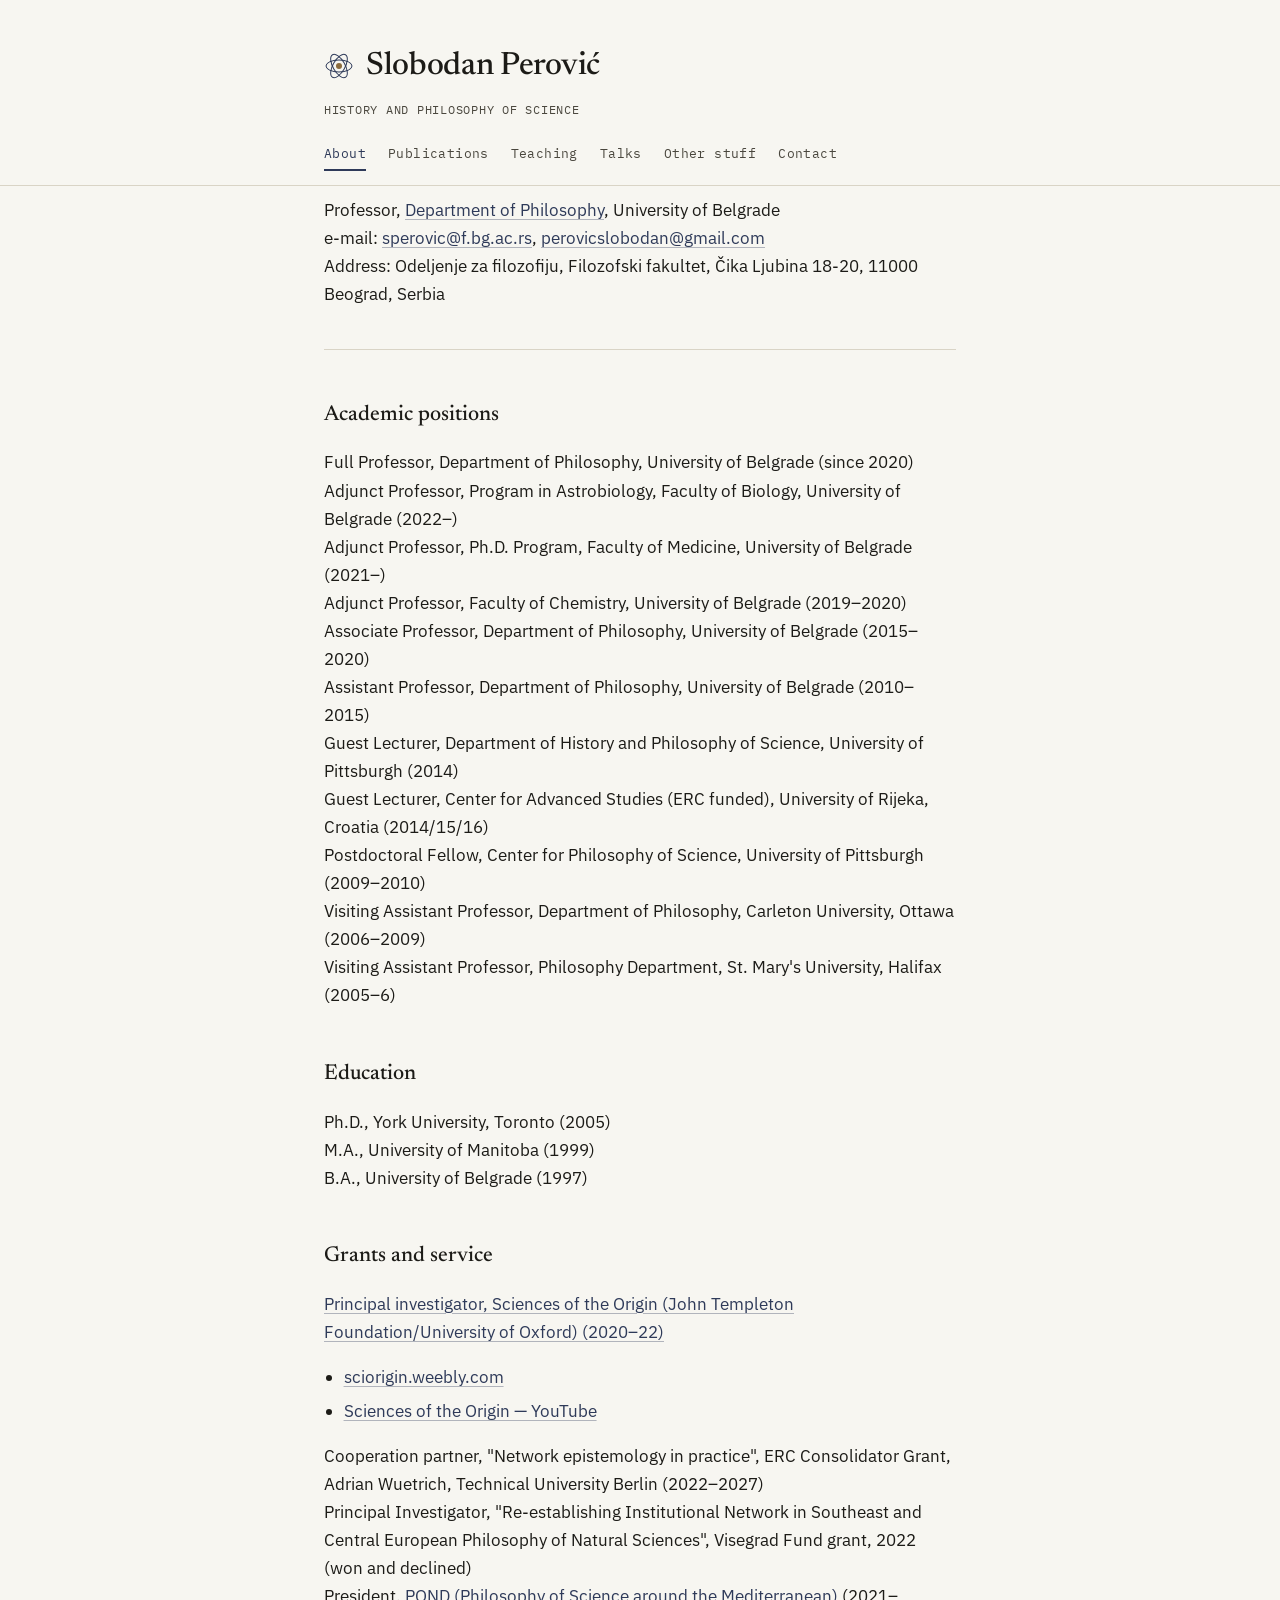
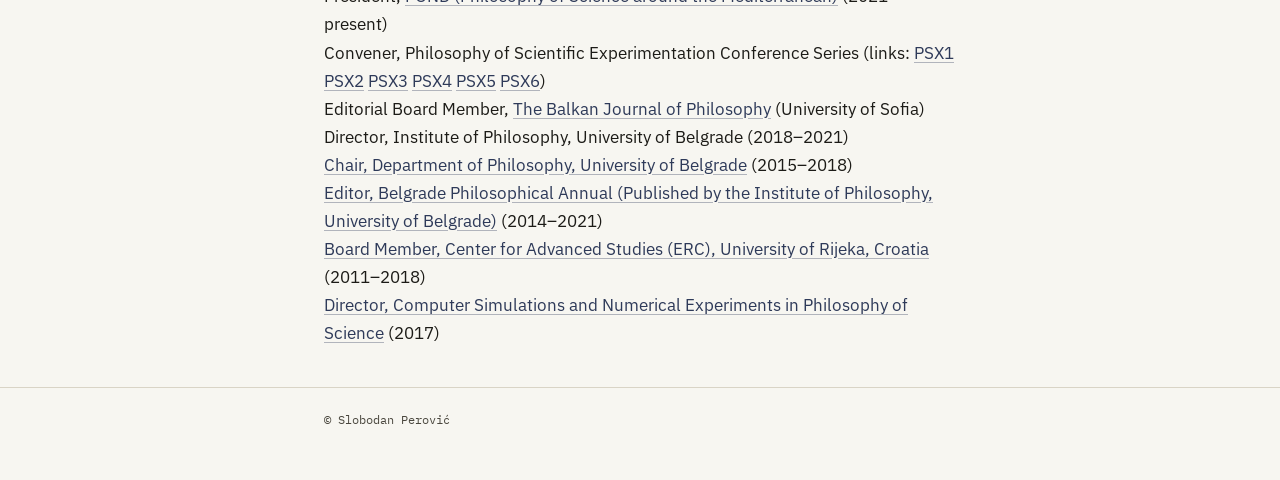
==== index.html @ a777f741 "Add files via upload" ====
<!DOCTYPE html>
<html lang="en">
<head>
<meta charset="UTF-8">
<meta name="viewport" content="width=device-width, initial-scale=1.0">
<title>Slobodan Perović — History and Philosophy of Science</title>
<meta name="description" content="Slobodan Perović, Professor of History and Philosophy of Science, Department of Philosophy, University of Belgrade.">
<link rel="stylesheet" href="style.css">
</head>
<body>
<header class="site-head">
  <div class="wrap">
    <div class="mark">
      <svg width="30" height="30" viewBox="0 0 30 30" fill="none" aria-hidden="true">
        <circle cx="15" cy="15" r="3" fill="#8b6b3d"/>
        <ellipse cx="15" cy="15" rx="13" ry="6" stroke="#2e3a59" stroke-width="1"/>
        <ellipse cx="15" cy="15" rx="13" ry="6" stroke="#2e3a59" stroke-width="1" transform="rotate(60 15 15)"/>
        <ellipse cx="15" cy="15" rx="13" ry="6" stroke="#2e3a59" stroke-width="1" transform="rotate(120 15 15)"/>
      </svg>
      <h1 class="name">Slobodan Perović</h1>
    </div>
    <p class="tagline">History and Philosophy of Science</p>
    <nav class="primary" aria-label="Primary">
      <a href="index.html" aria-current="page">About</a>
      <a href="publications.html">Publications</a>
      <a href="teaching.html">Teaching</a>
      <a href="talks.html">Talks</a>
      <a href="other-stuff.html">Other stuff</a>
      <a href="contact.html">Contact</a>
    </nav>
  </div>
</header>

<main class="wrap">
  <p>
    Professor, <a href="https://kant.f.bg.ac.rs/en2/philosophy/dep_staff">Department of Philosophy</a>, University of Belgrade<br>
    e-mail: <a href="mailto:sperovic@f.bg.ac.rs">sperovic@f.bg.ac.rs</a>, <a href="mailto:perovicslobodan@gmail.com">perovicslobodan@gmail.com</a><br>
    Address: Odeljenje za filozofiju, Filozofski fakultet, Čika Ljubina 18-20, 11000 Beograd, Serbia
  </p>

  <hr class="divider">

  <h2>Academic positions</h2>
  <p>
    Full Professor, Department of Philosophy, University of Belgrade (since 2020)<br>
    Adjunct Professor, Program in Astrobiology, Faculty of Biology, University of Belgrade (2022–)<br>
    Adjunct Professor, Ph.D. Program, Faculty of Medicine, University of Belgrade (2021–)<br>
    Adjunct Professor, Faculty of Chemistry, University of Belgrade (2019–2020)<br>
    Associate Professor, Department of Philosophy, University of Belgrade (2015–2020)<br>
    Assistant Professor, Department of Philosophy, University of Belgrade (2010–2015)<br>
    Guest Lecturer, Department of History and Philosophy of Science, University of Pittsburgh (2014)<br>
    Guest Lecturer, Center for Advanced Studies (ERC funded), University of Rijeka, Croatia (2014/15/16)<br>
    Postdoctoral Fellow, Center for Philosophy of Science, University of Pittsburgh (2009–2010)<br>
    Visiting Assistant Professor, Department of Philosophy, Carleton University, Ottawa (2006–2009)<br>
    Visiting Assistant Professor, Philosophy Department, St. Mary's University, Halifax (2005–6)
  </p>

  <h2>Education</h2>
  <p>
    Ph.D., York University, Toronto (2005)<br>
    M.A., University of Manitoba (1999)<br>
    B.A., University of Belgrade (1997)
  </p>

  <h2>Grants and service</h2>
  <p>
    <a href="https://sciorigin.weebly.com/">Principal investigator, Sciences of the Origin (John Templeton Foundation/University of Oxford) (2020–22)</a>
  </p>
  <ul>
    <li><a href="https://sciorigin.weebly.com/">sciorigin.weebly.com</a></li>
    <li><a href="https://www.youtube.com/@sciencesoftheorigin3211/featured">Sciences of the Origin — YouTube</a></li>
  </ul>
  <p>
    Cooperation partner, "Network epistemology in practice", ERC Consolidator Grant, Adrian Wuetrich, Technical University Berlin (2022–2027)<br>
    Principal Investigator, "Re-establishing Institutional Network in Southeast and Central European Philosophy of Natural Sciences", Visegrad Fund grant, 2022 (won and declined)<br>
    President, <a href="https://pondposmed.wordpress.com/">POND (Philosophy of Science around the Mediterranean)</a> (2021–present)<br>
    Convener, Philosophy of Scientific Experimentation Conference Series (links:
    <a href="http://www.pitt.edu/~pittcntr/Events/All/Conferences/others/other_conf_2010-11/Experimentation_15-15_Oct_2010/Experimentation_15-16_Oct_2010.htm">PSX1</a>
    <a href="http://www.uni-konstanz.de/philosophie/index.php?article_id=329&clang=1">PSX2</a>
    <a href="http://phys.colorado.edu/psx">PSX3</a>
    <a href="http://www.pitt.edu/~pittcntr/Events/All/Conferences/others/other_conf_2013-14/04-11-14_psx4/04-11-14_psx4.html">PSX4</a>
    <a href="http://media.rcub.bg.ac.rs/?p=5435">PSX5</a>
    <a href="https://psx6.wordpress.com/">PSX6</a>)<br>
    Editorial Board Member, <a href="http://www.issk-bas.org/BJP/editorial_board.htm">The Balkan Journal of Philosophy</a> (University of Sofia)<br>
    Director, Institute of Philosophy, University of Belgrade (2018–2021)<br>
    <a href="http://www.f.bg.ac.rs/en2/philosophy/dep_staff">Chair, Department of Philosophy, University of Belgrade</a> (2015–2018)<br>
    <a href="https://aseestant.ceon.rs/index.php/BPA/about">Editor, Belgrade Philosophical Annual (Published by the Institute of Philosophy, University of Belgrade)</a> (2014–2021)<br>
    <a href="https://iuri.uniri.hr/center/center-for-advanced-studies-southeast-europe-cas-see/">Board Member, Center for Advanced Studies (ERC), University of Rijeka, Croatia</a> (2011–2018)<br>
    <!-- WEEBLY-HOSTED FILE — see migration checklist -->
    <a href="https://slobodanperovic.weebly.com/uploads/4/4/2/9/44296385/computer_simulations_and_numerical_experiments_in_philosophy_of_science_graduate_course_belgrade.pdf">Director, Computer Simulations and Numerical Experiments in Philosophy of Science</a> (2017)
  </p>
</main>

<footer class="site-foot">
  <div class="wrap">© Slobodan Perović</div>
</footer>
</body>
</html>
---- style.css ----
@import url('https://fonts.googleapis.com/css2?family=Newsreader:ital,opsz,wght@0,6..72,400;0,6..72,500;0,6..72,600;1,6..72,400&family=IBM+Plex+Sans:wght@400;500;600&family=IBM+Plex+Mono:wght@400;500&display=swap');

:root{
  --paper:#f7f6f1;
  --paper-dim:#efede5;
  --ink:#1c1b17;
  --ink-soft:#4a473e;
  --rule:#d9d4c6;
  --indigo:#2e3a59;
  --gilt:#8b6b3d;
  --measure:680px;
}

*{box-sizing:border-box;}

html{scroll-behavior:smooth;}

body{
  margin:0;
  background:var(--paper);
  color:var(--ink);
  font-family:'IBM Plex Sans', system-ui, sans-serif;
  font-size:17px;
  line-height:1.65;
  -webkit-font-smoothing:antialiased;
}

a{color:var(--indigo); text-decoration-color:rgba(46,58,89,0.35); text-underline-offset:3px;}
a:hover{color:var(--gilt); text-decoration-color:var(--gilt);}
a:focus-visible, button:focus-visible{outline:2px solid var(--gilt); outline-offset:3px;}

.wrap{max-width:var(--measure); margin:0 auto; padding:0 24px;}

header.site-head{
  border-bottom:1px solid var(--rule);
  padding:40px 0 0 0;
}

.mark{
  display:flex; align-items:center; gap:12px; margin-bottom:6px;
}
.mark svg{flex-shrink:0;}

.name{
  font-family:'Newsreader', Georgia, serif;
  font-weight:500;
  font-size:2rem;
  letter-spacing:-0.01em;
  margin:0;
}
.tagline{
  font-family:'IBM Plex Mono', monospace;
  font-size:0.78rem;
  letter-spacing:0.06em;
  text-transform:uppercase;
  color:var(--ink-soft);
  margin:2px 0 20px 0;
}

nav.primary{
  display:flex; flex-wrap:wrap; gap:2px 22px;
  padding-bottom:14px;
}
nav.primary a{
  font-family:'IBM Plex Mono', monospace;
  font-size:0.82rem;
  letter-spacing:0.03em;
  color:var(--ink-soft);
  text-decoration:none;
  padding:4px 0;
  border-bottom:2px solid transparent;
}
nav.primary a:hover{ color:var(--indigo); border-bottom-color:var(--gilt); }
nav.primary a[aria-current="page"]{ color:var(--indigo); border-bottom-color:var(--indigo); }

main{padding:44px 0 30px 0;}

h2{
  font-family:'Newsreader', Georgia, serif;
  font-weight:500;
  font-size:1.35rem;
  margin:2.2em 0 0.7em 0;
  color:var(--ink);
}
h2:first-child{margin-top:0;}

h3{
  font-family:'IBM Plex Mono', monospace;
  font-size:0.85rem;
  letter-spacing:0.04em;
  text-transform:uppercase;
  color:var(--gilt);
  margin:1.8em 0 0.6em 0;
}

p{margin:0.6em 0;}
ul{padding-left:1.15em;}
li{margin:0.35em 0;}

.divider{
  border:none; border-top:1px solid var(--rule);
  margin:2.4em 0;
  position:relative;
}
.divider::after{
  content:"·";
  position:absolute; left:50%; top:-0.65em; transform:translateX(-50%);
  background:var(--paper); padding:0 10px;
  color:var(--gilt); font-size:1.1rem;
}

.contact-block{
  font-family:'IBM Plex Mono', monospace;
  font-size:0.92rem;
  background:var(--paper-dim);
  border:1px solid var(--rule);
  padding:20px 22px;
  border-radius:2px;
  margin-top:1.2em;
}
.contact-block a{word-break:break-word;}

figure{margin:1.2em 0;}
figure img{max-width:100%; border:1px solid var(--rule); display:block;}
figcaption{font-family:'IBM Plex Mono', monospace; font-size:0.78rem; color:var(--ink-soft); margin-top:6px;}

.video-embed{position:relative; padding-top:56.25%; margin:1em 0; border:1px solid var(--rule);}
.video-embed iframe{position:absolute; inset:0; width:100%; height:100%; border:0;}

footer.site-foot{
  border-top:1px solid var(--rule);
  margin-top:40px;
  padding:22px 0 50px 0;
  font-family:'IBM Plex Mono', monospace;
  font-size:0.76rem;
  color:var(--ink-soft);
}

@media (max-width:520px){
  body{font-size:16px;}
  .name{font-size:1.6rem;}
  header.site-head{padding-top:28px;}
}
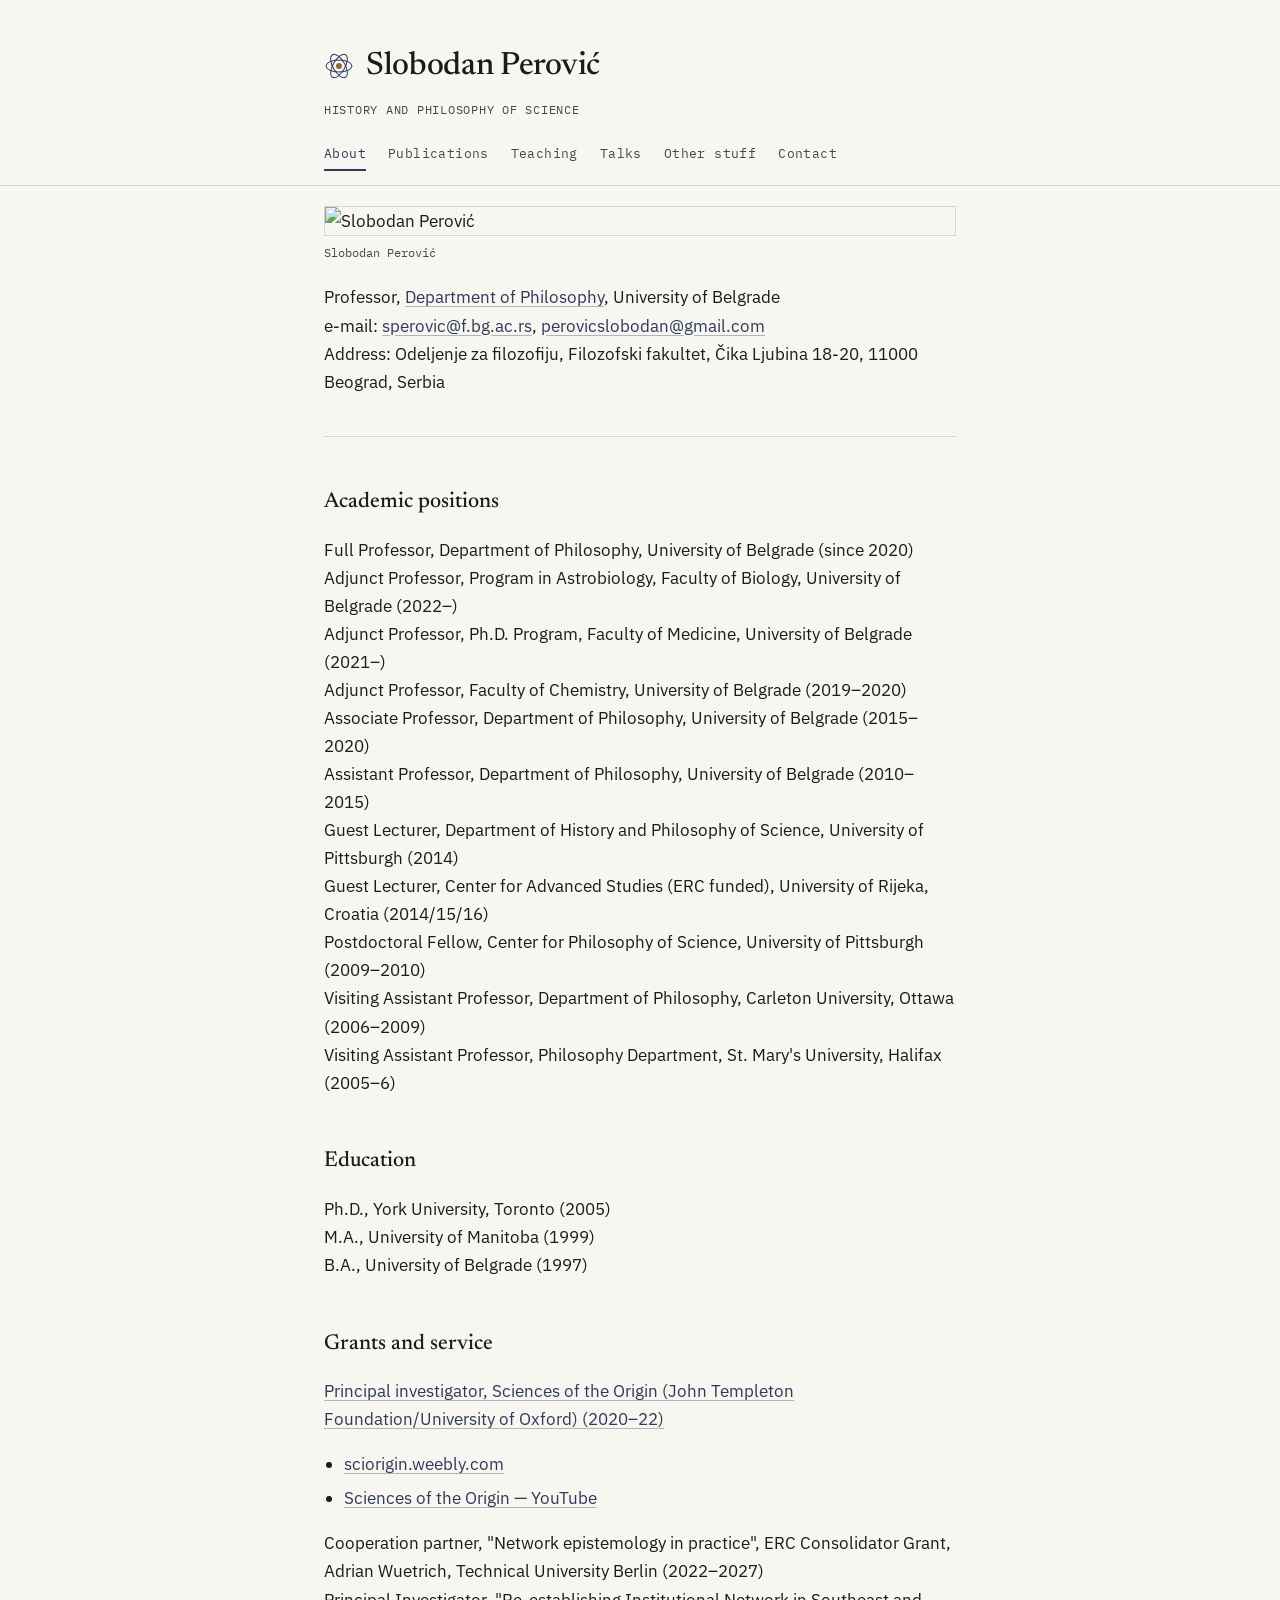
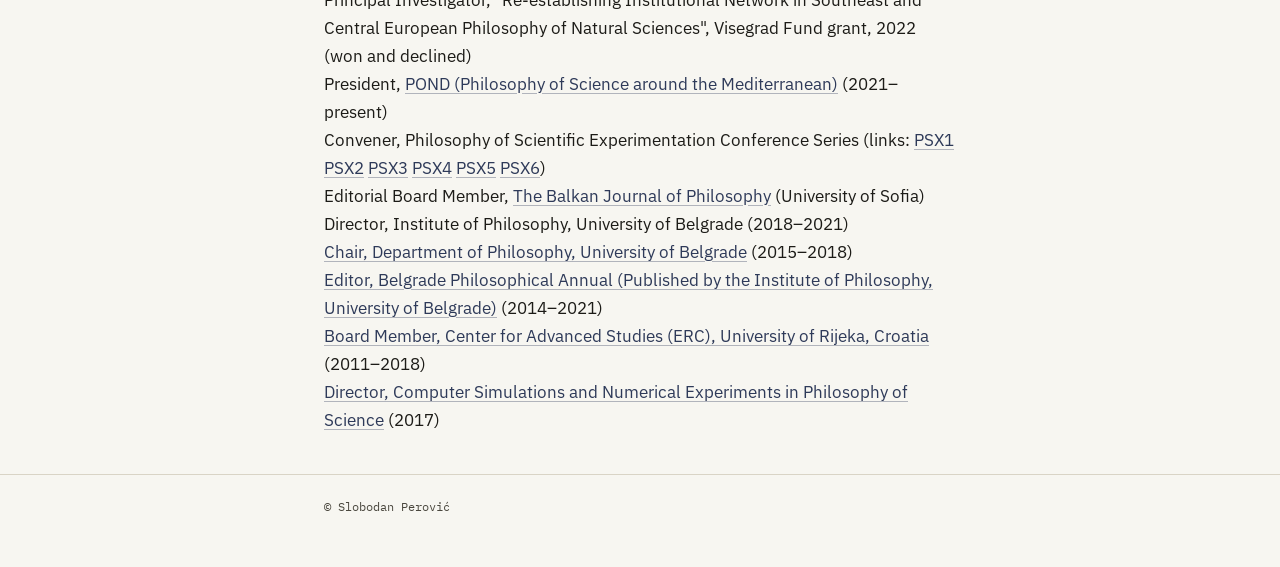
==== commit 685de583: "Add image and caption for Slobodan Perović" ====
--- a/index.html
+++ b/index.html
@@ -32,6 +32,10 @@
 </header>
 
 <main class="wrap">
+  <figure>
+    <img src="images/slobodanperovic.jpg" alt="Slobodan Perović">
+    <figcaption>Slobodan Perović</figcaption>
+  </figure>
   <p>
     Professor, <a href="https://kant.f.bg.ac.rs/en2/philosophy/dep_staff">Department of Philosophy</a>, University of Belgrade<br>
     e-mail: <a href="mailto:sperovic@f.bg.ac.rs">sperovic@f.bg.ac.rs</a>, <a href="mailto:perovicslobodan@gmail.com">perovicslobodan@gmail.com</a><br>
@@ -86,8 +90,8 @@
     <a href="http://www.f.bg.ac.rs/en2/philosophy/dep_staff">Chair, Department of Philosophy, University of Belgrade</a> (2015–2018)<br>
     <a href="https://aseestant.ceon.rs/index.php/BPA/about">Editor, Belgrade Philosophical Annual (Published by the Institute of Philosophy, University of Belgrade)</a> (2014–2021)<br>
     <a href="https://iuri.uniri.hr/center/center-for-advanced-studies-southeast-europe-cas-see/">Board Member, Center for Advanced Studies (ERC), University of Rijeka, Croatia</a> (2011–2018)<br>
-    <!-- WEEBLY-HOSTED FILE — see migration checklist -->
-    <a href="https://slobodanperovic.weebly.com/uploads/4/4/2/9/44296385/computer_simulations_and_numerical_experiments_in_philosophy_of_science_graduate_course_belgrade.pdf">Director, Computer Simulations and Numerical Experiments in Philosophy of Science</a> (2017)
+    <!-- LOCAL FILE: must be uploaded to papers/ folder -->
+    <a href="papers/computer_simulations_and_numerical_experiments_in_philosophy_of_science_graduate_course_belgrade.pdf">Director, Computer Simulations and Numerical Experiments in Philosophy of Science</a> (2017)
   </p>
 </main>
 
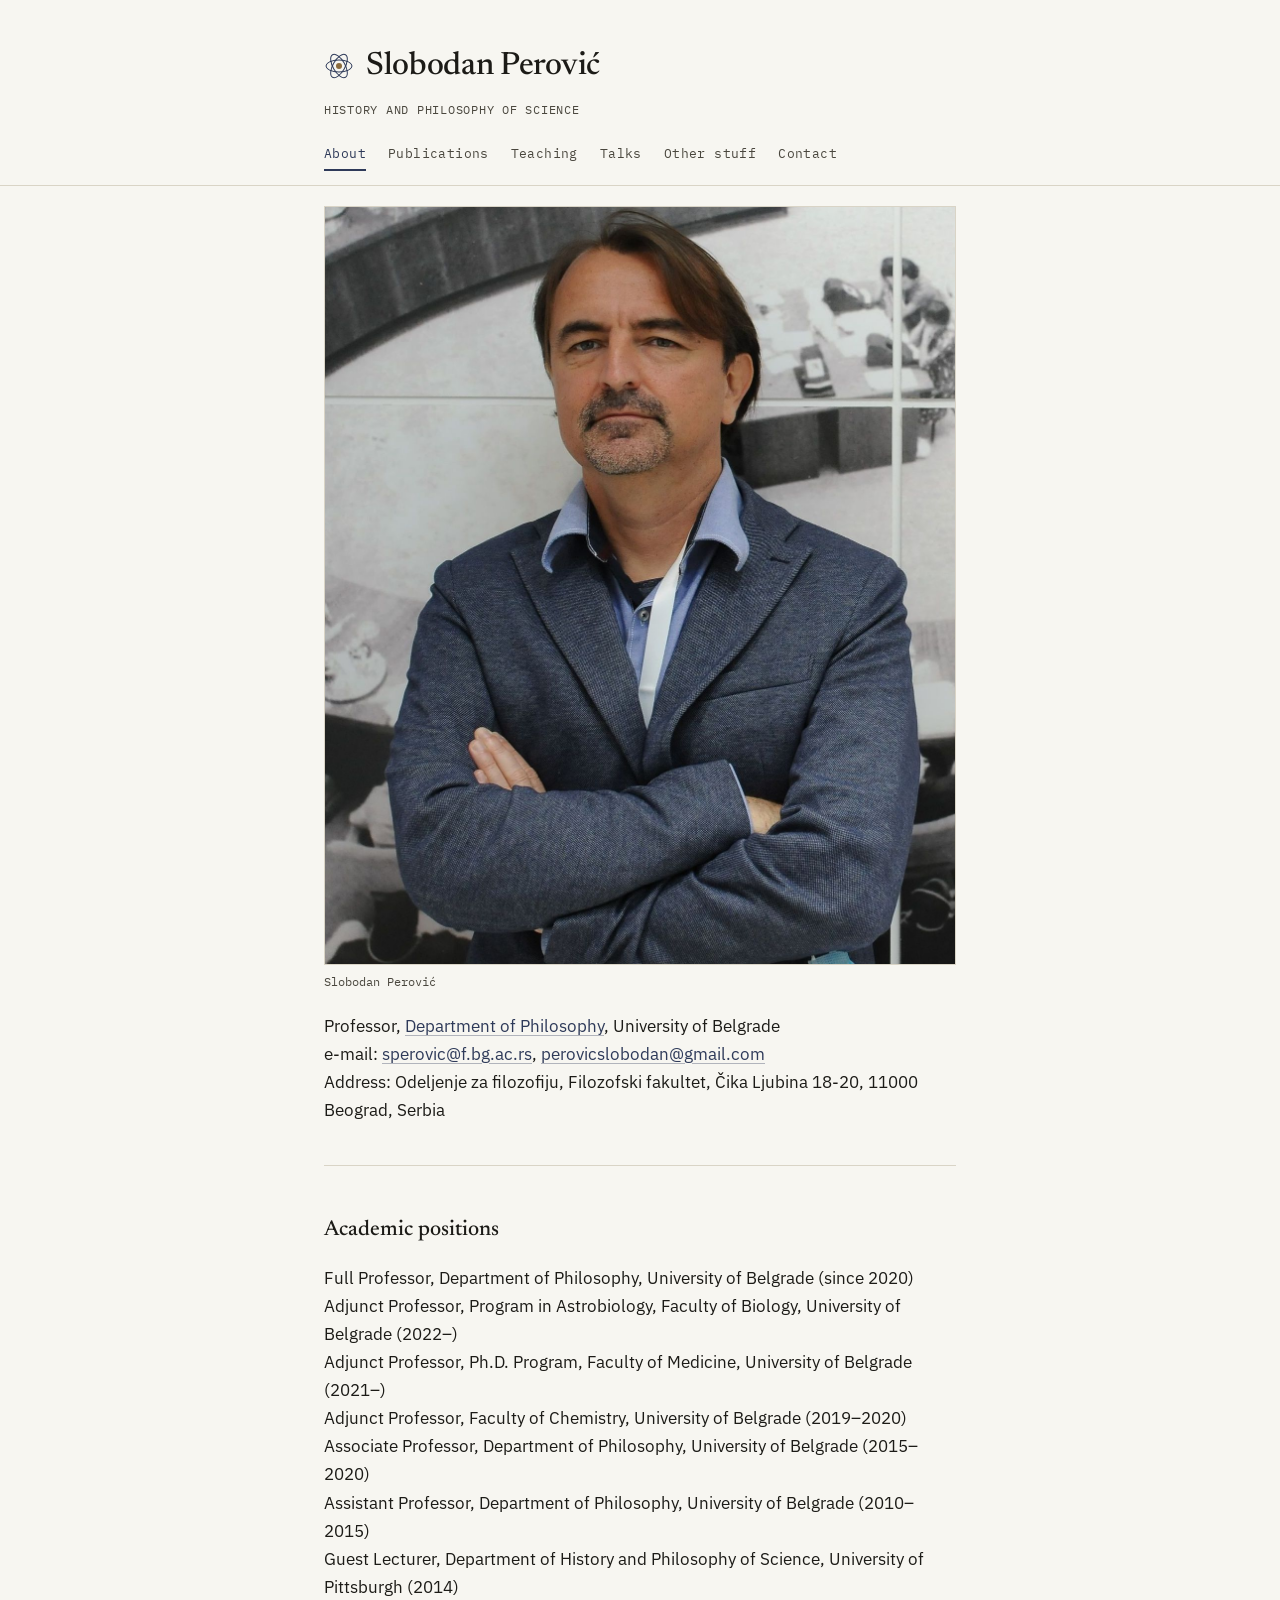
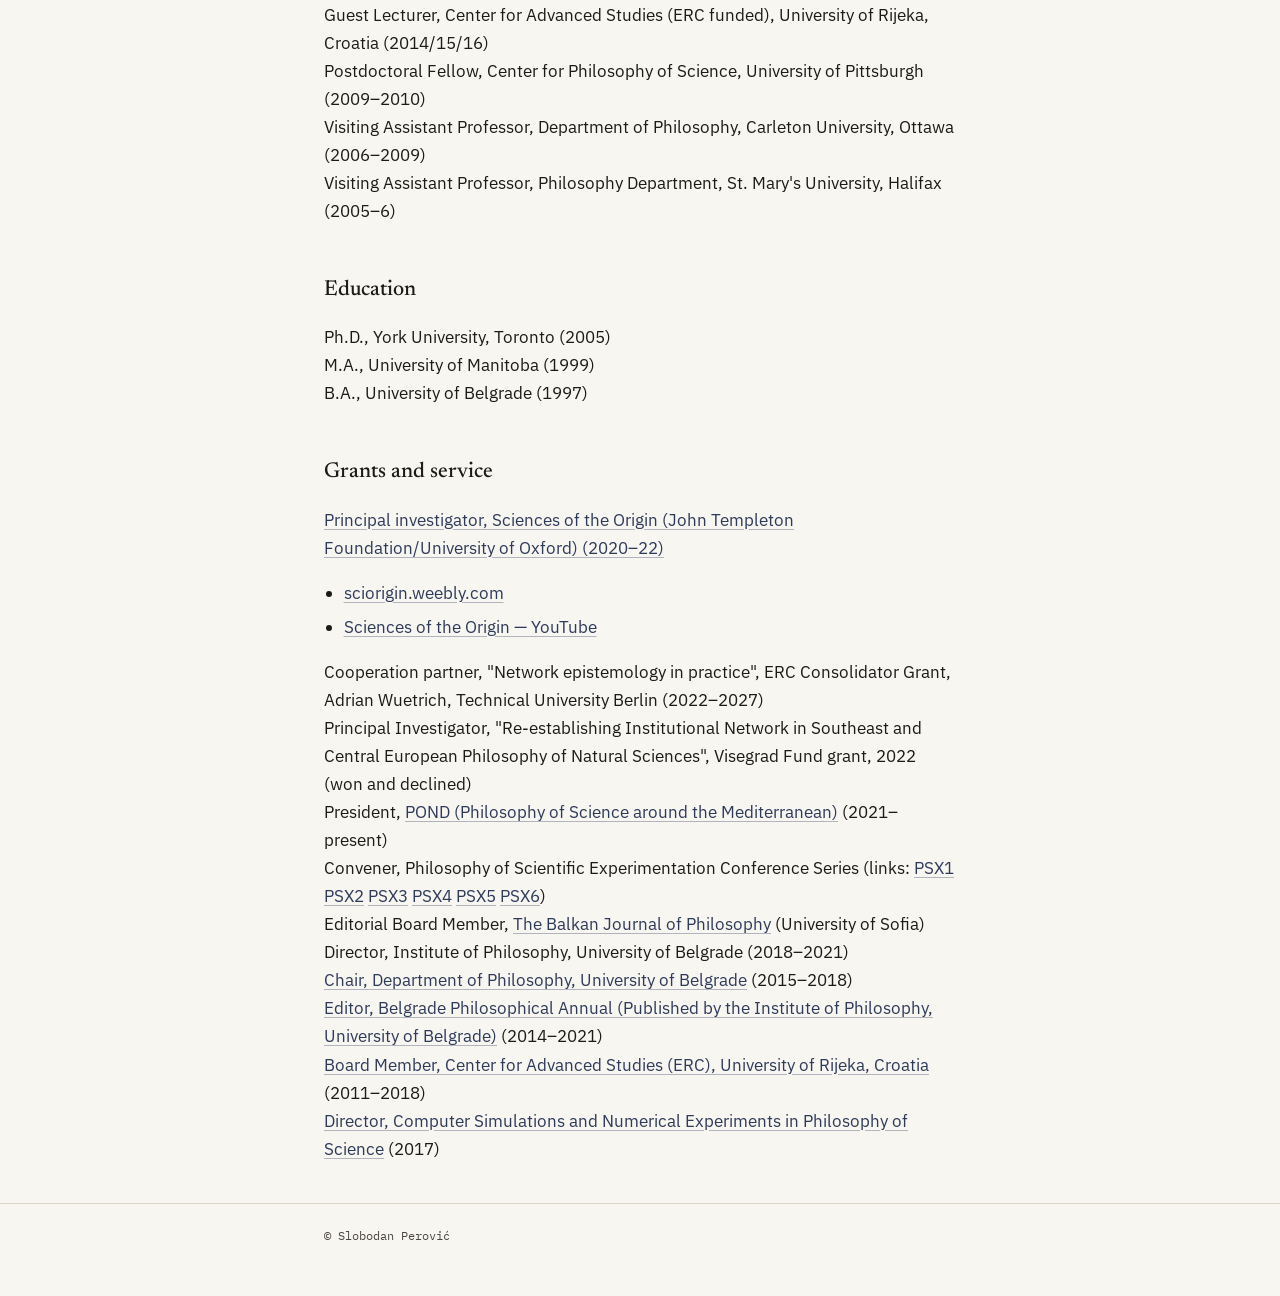
==== commit cb123a86: "Update image source path in index.html" ====
--- a/index.html
+++ b/index.html
@@ -33,7 +33,7 @@
 
 <main class="wrap">
   <figure>
-    <img src="images/slobodanperovic.jpg" alt="Slobodan Perović">
+    <img src="pictures/slobodanperovic.jpg" alt="Slobodan Perović">
     <figcaption>Slobodan Perović</figcaption>
   </figure>
   <p>
